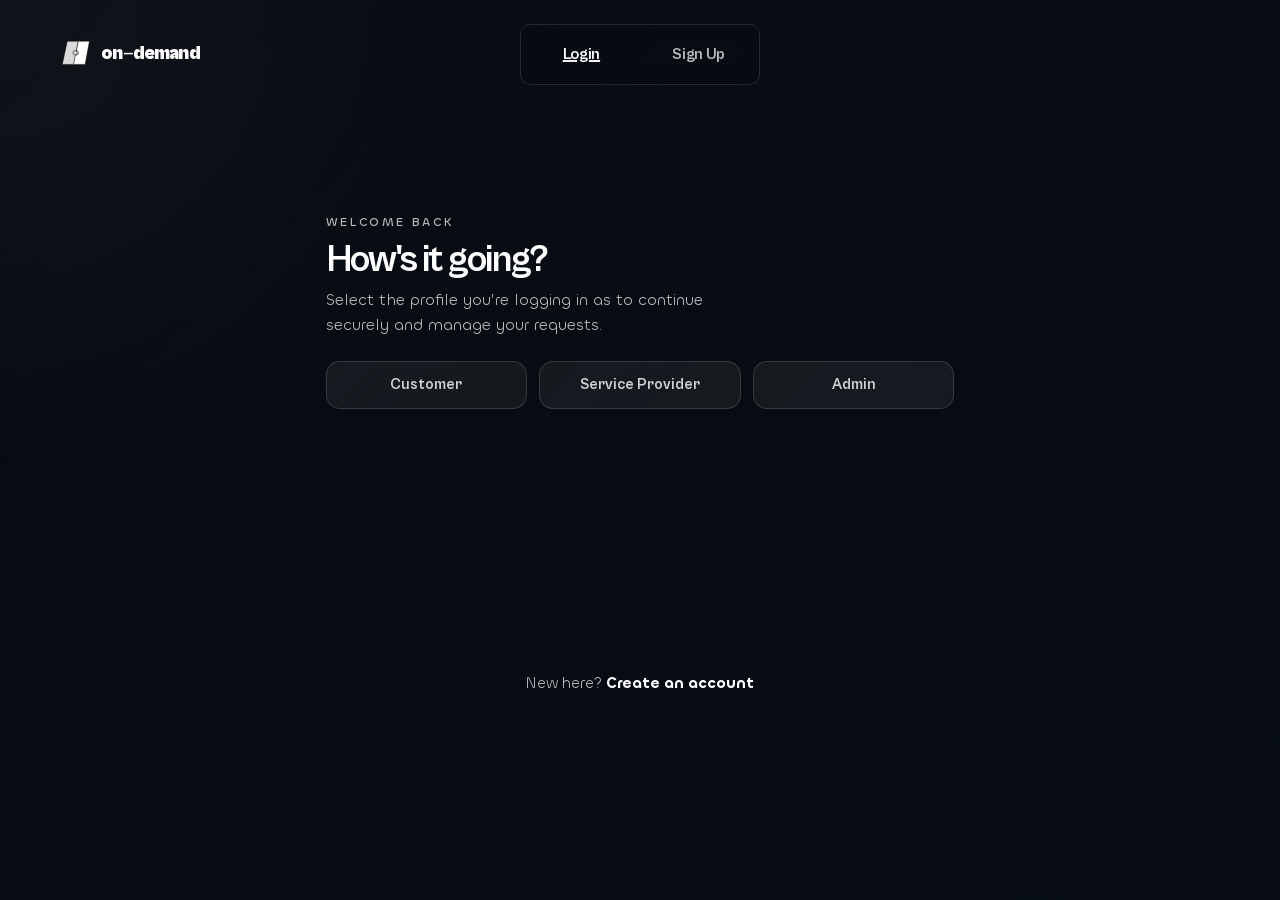
==== login.html @ b8258599 "added auth forms" ====
<!DOCTYPE html>
<html lang="en">
<head>
  <meta charset="UTF-8">
  <meta name="viewport" content="width=device-width, initial-scale=1.0">
  <title>On-Demand — Login</title>
  <meta name="description" content="Log in to On-Demand and continue your service journey securely.">
  <link rel="icon" type="image/svg+xml" href="assets/brand-mark.svg">
  <link rel="apple-touch-icon" href="assets/brand-mark.svg">
  <link rel="stylesheet" href="css/base.css">
  <link rel="stylesheet" href="css/login.css">
</head>
<body class="auth-page">
  <video class="auth-video" autoplay muted loop playsinline poster="https://www.pexels.com/download/video/8293017/">
    <source src="https://www.pexels.com/download/video/8293017/" type="video/mp4">
  </video>
  <div class="auth-backdrop" aria-hidden="true"></div>

  <header class="auth-header">
    <div class="auth-brand">
      <a href="index.html" class="brand" aria-label="Back to home">
        <span class="brand-mark" aria-hidden="true"><img src="assets/brand-mark.svg" alt="On-Demand brand mark"></span>
        <span class="logo-word">on<span>—</span>demand</span>
      </a>
    </div>

    <nav class="auth-switch" aria-label="Authentication navigation">
      <a href="login.html" class="active">Login</a>
      <a href="signup.html">Sign Up</a>
    </nav>
  </header>

  <main class="auth-shell">
    <section class="auth-card" aria-live="polite">
      <div class="card-top">
        <p class="label">Welcome back</p>
        <h1>How's it going?</h1>
        <p class="subtitle"><bold>Select the profile you’re logging in as to continue securely and manage your requests.</bold></p>
      </div>

      <div class="category-picker" role="tablist" aria-label="Choose account type">
        <button type="button" class="category-btn" data-target="customer-login" aria-selected="false">Customer</button>
        <button type="button" class="category-btn" data-target="provider-login" aria-selected="false">Service Provider</button>
        <button type="button" class="category-btn" data-target="admin-login" aria-selected="false">Admin</button>
      </div>

      <div class="auth-forms">
        <form id="customer-login" class="auth-form" novalidate>
          <div class="form-grid">
            <div class="form-row">
              <input class="form-field" type="email" name="customerEmail" placeholder="Email address" aria-label="Customer email">
            </div>
            <div class="form-row password-row">
              <input id="customer-login-password" class="form-field" type="password" name="customerPassword" placeholder="Password" aria-label="Customer password">
              <button type="button" class="toggle-password" data-target="customer-login-password" aria-label="Show password" aria-pressed="false">
                <svg class="icon-eye-open" viewBox="0 0 24 24" aria-hidden="true"><path d="M2 12s3.5-6 10-6 10 6 10 6-3.5 6-10 6S2 12 2 12Z"/><circle cx="12" cy="12" r="3"/></svg>
                <svg class="icon-eye-closed" viewBox="0 0 24 24" aria-hidden="true"><path d="M3 3l18 18"/><path d="M10.6 10.6A2 2 0 0 0 13.4 13.4"/><path d="M9.3 5.8A12.2 12.2 0 0 1 12 5c6.5 0 10 7 10 7a18.3 18.3 0 0 1-4.6 5.8"/><path d="M6.5 6.9A17.8 17.8 0 0 0 2 12s3.5 7 10 7a11.2 11.2 0 0 0 5.5-1.5"/></svg>
              </button>
            </div>
            <div class="form-actions">
              <button type="submit" class="btn btn-light">Login</button>
              <a href="#" class="auth-link">Forgot password?</a>
            </div>
          </div>
        </form>

        <form id="provider-login" class="auth-form" novalidate>
          <div class="form-grid">
            <div class="form-row">
              <input class="form-field" type="text" name="providerID" placeholder="Enter Service Provider ID" aria-label="Service provider ID">
            </div>
            <div class="form-row password-row">
              <input id="provider-login-password" class="form-field" type="password" name="providerPassword" placeholder="Password" aria-label="Service provider password">
              <button type="button" class="toggle-password" data-target="provider-login-password" aria-label="Show password" aria-pressed="false">
                <svg class="icon-eye-open" viewBox="0 0 24 24" aria-hidden="true"><path d="M2 12s3.5-6 10-6 10 6 10 6-3.5 6-10 6S2 12 2 12Z"/><circle cx="12" cy="12" r="3"/></svg>
                <svg class="icon-eye-closed" viewBox="0 0 24 24" aria-hidden="true"><path d="M3 3l18 18"/><path d="M10.6 10.6A2 2 0 0 0 13.4 13.4"/><path d="M9.3 5.8A12.2 12.2 0 0 1 12 5c6.5 0 10 7 10 7a18.3 18.3 0 0 1-4.6 5.8"/><path d="M6.5 6.9A17.8 17.8 0 0 0 2 12s3.5 7 10 7a11.2 11.2 0 0 0 5.5-1.5"/></svg>
              </button>
            </div>
            <div class="form-actions">
              <button type="submit" class="btn btn-light">Login</button>
              <a href="#" class="auth-link">Forgot password?</a>
            </div>
          </div>
        </form>

        <form id="admin-login" class="auth-form" novalidate>
          <div class="form-grid">
            <div class="form-row">
              <input class="form-field" type="email" name="adminEmail" placeholder="Admin email" aria-label="Admin email">
            </div>
            <div class="form-row password-row">
              <input id="admin-login-password" class="form-field" type="password" name="adminPassword" placeholder="Password" aria-label="Admin password">
              <button type="button" class="toggle-password" data-target="admin-login-password" aria-label="Show password" aria-pressed="false">
                <svg class="icon-eye-open" viewBox="0 0 24 24" aria-hidden="true"><path d="M2 12s3.5-6 10-6 10 6 10 6-3.5 6-10 6S2 12 2 12Z"/><circle cx="12" cy="12" r="3"/></svg>
                <svg class="icon-eye-closed" viewBox="0 0 24 24" aria-hidden="true"><path d="M3 3l18 18"/><path d="M10.6 10.6A2 2 0 0 0 13.4 13.4"/><path d="M9.3 5.8A12.2 12.2 0 0 1 12 5c6.5 0 10 7 10 7a18.3 18.3 0 0 1-4.6 5.8"/><path d="M6.5 6.9A17.8 17.8 0 0 0 2 12s3.5 7 10 7a11.2 11.2 0 0 0 5.5-1.5"/></svg>
              </button>
            </div>
            <div class="form-actions">
              <button type="submit" class="btn btn-light">Login</button>
              <a href="#" class="auth-link">Forgot password?</a>
            </div>
          </div>
        </form>
      </div>

      <p class="auth-footer">New here? <a href="signup.html">Create an account</a></p>
    </section>
  </main>

  <script src="js/auth.js"></script>
</body>
</html>
---- css/base.css ----
/* ---------- Fonts ---------- */
@font-face {
  font-family: 'Chillax';
  src: url('../assets/fonts/Chillax/Chillax-Regular.woff2') format('woff2');
  font-weight: 400;
  font-display: swap;
}
@font-face {
  font-family: 'Chillax';
  src: url('../assets/fonts/Chillax/Chillax-Medium.woff2') format('woff2');
  font-weight: 500;
  font-display: swap;
}
@font-face {
  font-family: 'Chillax';
  src: url('../assets/fonts/Chillax/Chillax-Semibold.woff2') format('woff2');
  font-weight: 600;
  font-display: swap;
}
@font-face {
  font-family: 'Chillax';
  src: url('../assets/fonts/Chillax/Chillax-Bold.woff2') format('woff2');
  font-weight: 700;
  font-display: swap;
}
@font-face {
  font-family: 'Cabinet Grotesk';
  src: url('../assets/fonts/CabinetGrotesk/CabinetGrotesk-Regular.woff2') format('woff2');
  font-weight: 400;
  font-display: swap;
}
@font-face {
  font-family: 'Cabinet Grotesk';
  src: url('../assets/fonts/CabinetGrotesk/CabinetGrotesk-Medium.woff2') format('woff2');
  font-weight: 500;
  font-display: swap;
}
@font-face {
  font-family: 'Cabinet Grotesk';
  src: url('../assets/fonts/CabinetGrotesk/CabinetGrotesk-Bold.woff2') format('woff2');
  font-weight: 700;
  font-display: swap;
}
@font-face {
  font-family: 'Cabinet Grotesk';
  src: url('../assets/fonts/CabinetGrotesk/CabinetGrotesk-Black.woff2') format('woff2');
  font-weight: 800;
  font-display: swap;
}

/* ---------- Reset & variables ---------- */
*, *::before, *::after { margin: 0; padding: 0; box-sizing: border-box; }

:root {
  --black: #0a0a0a;
  --white: #ffffff;
  --off:   #f5f5f3;
  --gray:  #6f6f6f;
  --line:  #e4e4e1;
  --font-head: 'Cabinet Grotesk', sans-serif;
  --font-body: 'Chillax', sans-serif;
}

html { scroll-behavior: smooth; }

body {
  font-family: var(--font-body);
  font-weight: 400;
  color: var(--black);
  background: var(--white);
  line-height: 1.6;
  -webkit-font-smoothing: antialiased;
}

img, video { display: block; max-width: 100%; }
a { color: inherit; text-decoration: none; }
button { font-family: inherit; cursor: pointer; }

h1, h2, h3 { font-family: var(--font-head); font-weight: 700; line-height: 1.05; letter-spacing: -0.02em; }

.container { width: min(1180px, 92%); margin: 0 auto; }

.label {
  font-family: var(--font-body);
  font-size: 0.75rem;
  font-weight: 500;
  text-transform: uppercase;
  letter-spacing: 0.22em;
  margin-bottom: 1.2rem;
}

/* ---------- Buttons ---------- */
.btn {
  display: inline-block;
  font-family: var(--font-head);
  font-weight: 600;
  font-size: 0.95rem;
  padding: 0.85rem 1.9rem;
  border-radius: 100px;
  border: 1px solid transparent;
  transition: all .25s ease;
}
.btn-light { background: var(--white); color: var(--black); }
.btn-light:hover { background: transparent; color: var(--white); border-color: var(--white); }
.btn-dark  { background: var(--black); color: var(--white); }
.btn-dark:hover  { background: transparent; color: var(--black); border-color: var(--black); }
.btn-ghost { background: transparent; color: var(--white); border-color: rgba(255,255,255,.5); }
.btn-ghost:hover { border-color: var(--white); }
.btn-big   { padding: 1.1rem 2.6rem; font-size: 1.1rem; }

/* ---------- Header ---------- */
.header {
  position: fixed;
  top: 0; left: 0; right: 0;
  z-index: 100;
  padding: 1.1rem 0;
  transition: all .3s ease;
}
.header.scrolled {
  background: rgba(10,10,10,.85);
  backdrop-filter: blur(14px);
  -webkit-backdrop-filter: blur(14px);
  padding: 0.7rem 0;
}
.nav-wrap {
  display: flex;
  align-items: center;
  justify-content: space-between;
  position: relative;
}

.logo {
  display: inline-flex;
  align-items: center;
  gap: 0.7rem;
  font-family: var(--font-head);
  font-weight: 800;
  font-size: 1.35rem;
  color: var(--white);
  letter-spacing: -0.02em;
  position: relative;
  z-index: 110;
}
.logo-word { display: inline-flex; align-items: center; }
.logo-word span { font-weight: 400; }
.brand-mark {
  display: inline-flex;
  width: 26px;
  height: 26px;
  flex-shrink: 0;
  overflow: hidden;
}
.brand-mark img {
  width: 100%;
  height: 100%;
  display: block;
}

.nav { display: flex; align-items: center; gap: 2rem; }
.nav-link {
  color: rgba(255,255,255,.85);
  font-size: 0.95rem;
  font-weight: 500;
  transition: color .2s;
}
.nav-link:hover { color: var(--white); }
.nav-cta { margin-left: 0.5rem; }

/* ---------- Hamburger / X button (mobile) ---------- */
.menu-btn {
  display: none;
  flex-direction: column;
  justify-content: center;
  gap: 6px;
  width: 44px; height: 44px;
  background: transparent;
  border: none;
  position: relative;
  z-index: 110;
}
.menu-btn span {
  display: block;
  width: 26px; height: 2px;
  background: var(--white);
  margin: 0 auto;
  transition: transform .3s ease, opacity .3s ease;
}
/* X state */
body.nav-open .menu-btn span:first-child  { transform: translateY(4px) rotate(45deg); }
body.nav-open .menu-btn span:last-child   { transform: translateY(-4px) rotate(-45deg); }

@media (max-width: 820px) {
  .menu-btn { display: flex; }

  .nav {
    position: absolute;
    top: calc(100% + 0.5rem);
    left: 0;
    right: 0;
    max-height: calc(100vh - 110px);
    background: rgba(10,10,10,.98);
    flex-direction: column;
    justify-content: flex-start;
    gap: 2.2rem;
    padding: 2rem 1.25rem 2.5rem;
    overflow-y: auto;
    transform: translateY(-120%);
    opacity: 0;
    pointer-events: none;
    transition: transform .4s cubic-bezier(.7,0,.3,1), opacity .2s ease;
    box-shadow: 0 14px 24px rgba(0,0,0,.2);
    z-index: 90;
  }
  .header.scrolled .nav { top: calc(100% + 0.2rem); }
  body.nav-open .nav {
    transform: translateY(0);
    opacity: 1;
    pointer-events: auto;
  }

  .nav-link { font-family: var(--font-head); font-size: 1.9rem; font-weight: 700; color: var(--white); }
  .nav-cta { margin: 1rem 0 0; font-size: 1.1rem; }
}

/* ---------- Footer ---------- */
.footer { background: var(--black); color: var(--white); padding: 4.5rem 0 2rem; }
.footer-grid {
  display: grid;
  grid-template-columns: 2fr 1fr 1fr;
  gap: 2.5rem;
  padding-bottom: 3rem;
  border-bottom: 1px solid rgba(255,255,255,.15);
}
.footer-tag { color: rgba(255,255,255,.55); margin-top: 0.8rem; max-width: 280px; }
.footer-links { display: flex; flex-direction: column; gap: 0.7rem; }
.footer-links a { color: rgba(255,255,255,.65); font-size: 0.95rem; }
.footer-links a:hover { color: var(--white); }
.footer-bottom {
  display: flex; justify-content: space-between; flex-wrap: wrap; gap: .5rem;
  padding-top: 1.5rem;
  font-size: 0.85rem;
  color: rgba(255,255,255,.45);
}
.footer-bottom a:hover { color: var(--white); }

@media (max-width: 720px) {
  .footer-grid { grid-template-columns: 1fr; }
}

/* ---------- Scroll reveal ---------- */
.reveal { opacity: 0; transform: translateY(28px); transition: opacity .7s ease, transform .7s ease; }
.reveal.visible { opacity: 1; transform: none; }
@media (prefers-reduced-motion: reduce) {
  .reveal { opacity: 1; transform: none; transition: none; }
}
---- css/login.css ----
:root {
  --auth-bg: rgba(8, 10, 16, 0.3);
  --auth-edge: rgba(255, 255, 255, 0.18);
  --auth-soft: rgba(255, 255, 255, 0.06);
  --auth-strong: rgba(255, 255, 255, 0.12);
  --text-soft: rgba(255, 255, 255, 0.72);
  --text-faint: rgba(255, 255, 255, 0.5);
  --shadow-soft: 0 24px 80px rgba(0, 0, 0, 0.42);
}

body.auth-page {
  min-height: 100vh;
  background: #081018;
  color: #fff;
  position: relative;
  overflow-x: hidden;
}

.auth-video {
  position: fixed;
  inset: 0;
  width: 100%;
  height: 100%;
  object-fit: cover;
  filter: saturate(0.85) brightness(0.45) contrast(1.1);
  z-index: 0;
}

.auth-backdrop {
  position: fixed;
  inset: 0;
  background:
    linear-gradient(135deg, rgba(8, 10, 16, 0.7), rgba(8, 10, 16, 0.25)),
    radial-gradient(circle at top left, rgba(255, 255, 255, 0.12), transparent 30%),
    rgba(8, 10, 16, 0.16);
  z-index: 1;
}

.auth-header {
  position: relative;
  z-index: 2;
  max-width: 1220px;
  margin: 0 auto;
  padding: 1.3rem 2rem 0;
  display: flex;
  align-items: center;
  justify-content: space-between;
  gap: 1rem;
}

.auth-brand {
  display: inline-flex;
  align-items: center;
}

.auth-header {
  display: grid;
  grid-template-columns: 1fr auto 1fr;
  align-items: center;
  width: min(100%, 1220px);
}

.auth-brand {
  justify-self: start;
}

.brand {
  display: inline-flex;
  align-items: center;
  gap: 0.7rem;
  font-weight: 800;
  font-size: 1.3rem;
  letter-spacing: -0.04em;
  color: #fff;
}

.brand-mark {
  display: inline-flex;
  width: 28px;
  height: 28px;
  flex-shrink: 0;
}

.brand-mark img {
  width: 100%;
  height: 100%;
  display: block;
}

.logo-word {
  font-family: var(--font-head);
  font-weight: 800;
  font-size: 1.2rem;
}

.logo-word span {
  font-weight: 500;
}

.auth-switch {
  position: relative;
  display: inline-flex;
  align-items: center;
  justify-content: center;
  gap: 0.45rem;
  padding: 0.35rem;
  background: rgba(10, 11, 18, 0.3);
  border: 1px solid rgba(255, 255, 255, 0.12);
  border-radius: 10px;
  backdrop-filter: blur(10px);
  justify-self: center;
  margin-top: 0.2rem;
}

.auth-switch a {
  display: inline-flex;
  align-items: center;
  justify-content: center;
  min-width: 110px;
  padding: 0.7rem 1rem;
  border-radius: 999px;
  font-family: var(--font-head);
  font-weight: 700;
  letter-spacing: -0.02em;
  color: var(--text-soft);
  transition: all 0.2s ease;
}

.auth-switch a.active,
.auth-switch a:hover {
  text-decoration: underline;
  text-decoration-thickness: 1.5px;
  text-decoration-color: whitesmoke;
  color: #fff;
}

.auth-shell {
  position: relative;
  z-index: 2;
  width: min(100%, 1220px);
  min-height: calc(100vh - 130px);
  margin: 0 auto;
  display: grid;
  place-items: center;
  padding: 1.5rem 1.25rem 3.5rem;
}

.auth-card {
  width: min(100%, 680px);
  padding: clamp(1.5rem, 2vw, 2.4rem);
}

.card-top {
  display: grid;
  gap: 0.6rem;
  margin-bottom: 1.4rem;
}

.card-top .label {
  margin: 0;
  color: rgba(255, 255, 255, 0.72);
}

.card-top h1 {
  font-size: clamp(2.2rem, 3vw, 3.4rem);
  letter-spacing: -0.06em;
  line-height: 0.96;
  color: #fff;
}

.subtitle {
  color: var(--text-soft);
  font-size: 0.98rem;
  max-width: 38ch;
}

.category-picker {
  display: grid;
  grid-template-columns: repeat(3, minmax(0, 1fr));
  gap: 0.75rem;
  margin: 1.4rem 0 1.2rem;
}

.category-btn {
  appearance: none;
  border: 1px solid rgba(255, 255, 255, 0.14);
  background: var(--auth-soft);
  color: rgba(255, 255, 255, 0.8);
  border-radius: 14px;
  padding: 0.9rem 0.8rem;
  font-family: var(--font-head);
  font-weight: 700;
  font-size: 0.95rem;
  cursor: pointer;
  transition: all 0.2s ease;
}

.category-btn:hover,
.category-btn:focus-visible {
  border-color: rgba(255, 255, 255, 0.26);
  background: rgba(255, 255, 255, 0.08);
  outline: none;
}

.category-btn.is-selected {
  background: rgba(255, 255, 255, 0.14);
  border-color: rgba(255, 255, 255, 0.26);
  color: #fff;
  box-shadow: inset 0 0 0 1px rgba(255, 255, 255, 0.08);
}

.auth-forms {
  position: relative;
  min-height: 220px;
}

.auth-form,
.form-placeholder {
  display: none;
}

.auth-form.is-visible,
.form-placeholder.is-visible {
  display: block;
  animation: fadeUp 0.25s ease;
}

.form-placeholder {
  min-height: 220px;
  display: flex;
  align-items: center;
  justify-content: center;
  text-align: center;
  padding: 2rem 1rem;
  border-radius: 18px;
  border: 1px dashed rgba(255, 255, 255, 0.18);
  background: rgba(255, 255, 255, 0.02);
  color: var(--text-soft);
}

.form-placeholder strong {
  display: block;
  margin-bottom: 0.2rem;
  color: #fff;
  font-family: var(--font-head);
  font-size: 1.1rem;
}

.form-grid {
  display: grid;
  gap: 1rem;
}

.form-row {
  position: relative;
}

.form-field,
.form-select {
  width: 100%;
  border-radius: 16px;
  border: 1px solid rgba(255, 255, 255, 0.12);
  background: rgba(255, 255, 255, 0.04);
  color: #000;
  padding: 1rem 1.15rem;
  font-size: 1rem;
  transition: border-color 0.2s ease, box-shadow 0.2s ease, background 0.2s ease;
}

.form-select {
  appearance: none;
}
.file-upload {
  display: grid;
  gap: 0.45rem;
}

.file-upload__label {
  color: rgba(255, 255, 255, 0.74);
  font-size: 0.8rem;
  letter-spacing: 0.04em;
  text-transform: uppercase;
}

.file-field {
  padding: 0.85rem 1rem;
}

.file-field::file-selector-button {
  margin-right: 0.9rem;
  border: 1px solid rgba(255, 255, 255, 0.18);
  background: rgba(255, 255, 255, 0.08);
  color: #fff;
  border-radius: 10px;
  padding: 0.7rem 1rem;
  cursor: pointer;
  font-family: var(--font-head);
  font-weight: 700;
}

.file-field::file-selector-button:hover {
  background: rgba(255, 255, 255, 0.12);
}
.form-field::placeholder {
  color: rgba(255, 255, 255, 0.55);
}

.form-field:focus,
.form-select:focus {
  outline: none;
  border-color: rgba(255, 255, 255, 0.35);
  background: rgba(255, 255, 255, 0.06);
  box-shadow: 0 0 0 4px rgba(255, 255, 255, 0.05);
}

.password-row .form-field {
  padding-right: 3.4rem;
}

.toggle-password {
  position: absolute;
  right: 0.9rem;
  top: 50%;
  transform: translateY(-50%);
  width: 2.2rem;
  height: 2.2rem;
  border: none;
  background: transparent;
  color: rgba(255, 255, 255, 0.8);
  display: inline-flex;
  align-items: center;
  justify-content: center;
  cursor: pointer;
}

.toggle-password:hover,
.toggle-password:focus-visible {
  color: #fff;
  outline: none;
}

.toggle-password svg {
  width: 1.2rem;
  height: 1.2rem;
  stroke: currentColor;
  fill: none;
  stroke-width: 1.8;
  stroke-linecap: round;
  stroke-linejoin: round;
}

.toggle-password .icon-eye-closed {
  display: none;
}

.toggle-password.is-visible .icon-eye-open {
  display: none;
}

.toggle-password.is-visible .icon-eye-closed {
  display: block;
}

.form-actions {
  display: flex;
  align-items: center;
  justify-content: space-between;
  gap: 1rem;
  margin-top: 0.8rem;
}

.form-actions .btn {
  flex: 1;
  justify-content: center;
}

.auth-link {
  display: inline-flex;
  align-items: center;
  color: rgba(255, 255, 255, 0.74);
  font-size: 0.88rem;
}

.auth-link:hover {
  color: #fff;
}

.auth-footer {
  margin-top: 1.4rem;
  text-align: center;
  color: var(--text-soft);
  font-size: 0.95rem;
}

.auth-footer a {
  color: #fff;
  font-weight: 600;
}

@keyframes fadeUp {
  from {
    opacity: 0;
    transform: translateY(8px);
  }
  to {
    opacity: 1;
    transform: translateY(0);
  }
}

@media (max-width: 680px) {
  .auth-header {
    padding-left: 1rem;
    padding-right: 1rem;
  }

  .auth-switch {
    gap: 0.2rem;
    padding: 0.25rem;
  }

  .auth-switch a {
    min-width: 94px;
    font-size: 0.85rem;
    padding: 0.65rem 0.8rem;
  }

  .category-picker {
    grid-template-columns: 1fr;
  }

  .form-actions {
    flex-direction: column;
    align-items: stretch;
  }

  .auth-link {
    justify-content: center;
  }
}
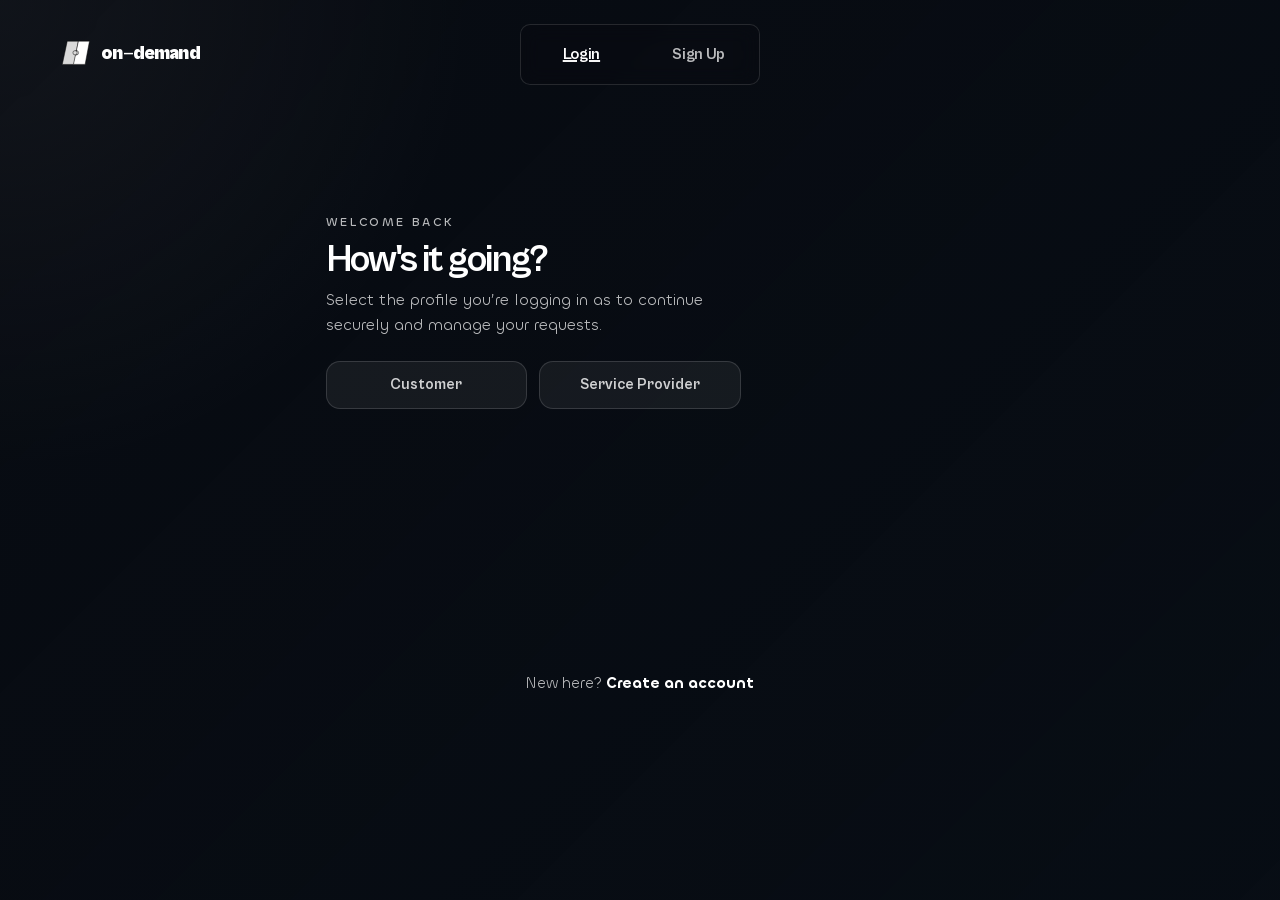
==== commit 3461c90c: "added admin interface. removed admin log in option from main pages" ====
--- a/login.html
+++ b/login.html
@@ -41,7 +41,6 @@
       <div class="category-picker" role="tablist" aria-label="Choose account type">
         <button type="button" class="category-btn" data-target="customer-login" aria-selected="false">Customer</button>
         <button type="button" class="category-btn" data-target="provider-login" aria-selected="false">Service Provider</button>
-        <button type="button" class="category-btn" data-target="admin-login" aria-selected="false">Admin</button>
       </div>
 
       <div class="auth-forms">
@@ -83,24 +82,6 @@
           </div>
         </form>
 
-        <form id="admin-login" class="auth-form" novalidate>
-          <div class="form-grid">
-            <div class="form-row">
-              <input class="form-field" type="email" name="adminEmail" placeholder="Admin email" aria-label="Admin email">
-            </div>
-            <div class="form-row password-row">
-              <input id="admin-login-password" class="form-field" type="password" name="adminPassword" placeholder="Password" aria-label="Admin password">
-              <button type="button" class="toggle-password" data-target="admin-login-password" aria-label="Show password" aria-pressed="false">
-                <svg class="icon-eye-open" viewBox="0 0 24 24" aria-hidden="true"><path d="M2 12s3.5-6 10-6 10 6 10 6-3.5 6-10 6S2 12 2 12Z"/><circle cx="12" cy="12" r="3"/></svg>
-                <svg class="icon-eye-closed" viewBox="0 0 24 24" aria-hidden="true"><path d="M3 3l18 18"/><path d="M10.6 10.6A2 2 0 0 0 13.4 13.4"/><path d="M9.3 5.8A12.2 12.2 0 0 1 12 5c6.5 0 10 7 10 7a18.3 18.3 0 0 1-4.6 5.8"/><path d="M6.5 6.9A17.8 17.8 0 0 0 2 12s3.5 7 10 7a11.2 11.2 0 0 0 5.5-1.5"/></svg>
-              </button>
-            </div>
-            <div class="form-actions">
-              <button type="submit" class="btn btn-light">Login</button>
-              <a href="#" class="auth-link">Forgot password?</a>
-            </div>
-          </div>
-        </form>
       </div>
 
       <p class="auth-footer">New here? <a href="signup.html">Create an account</a></p>
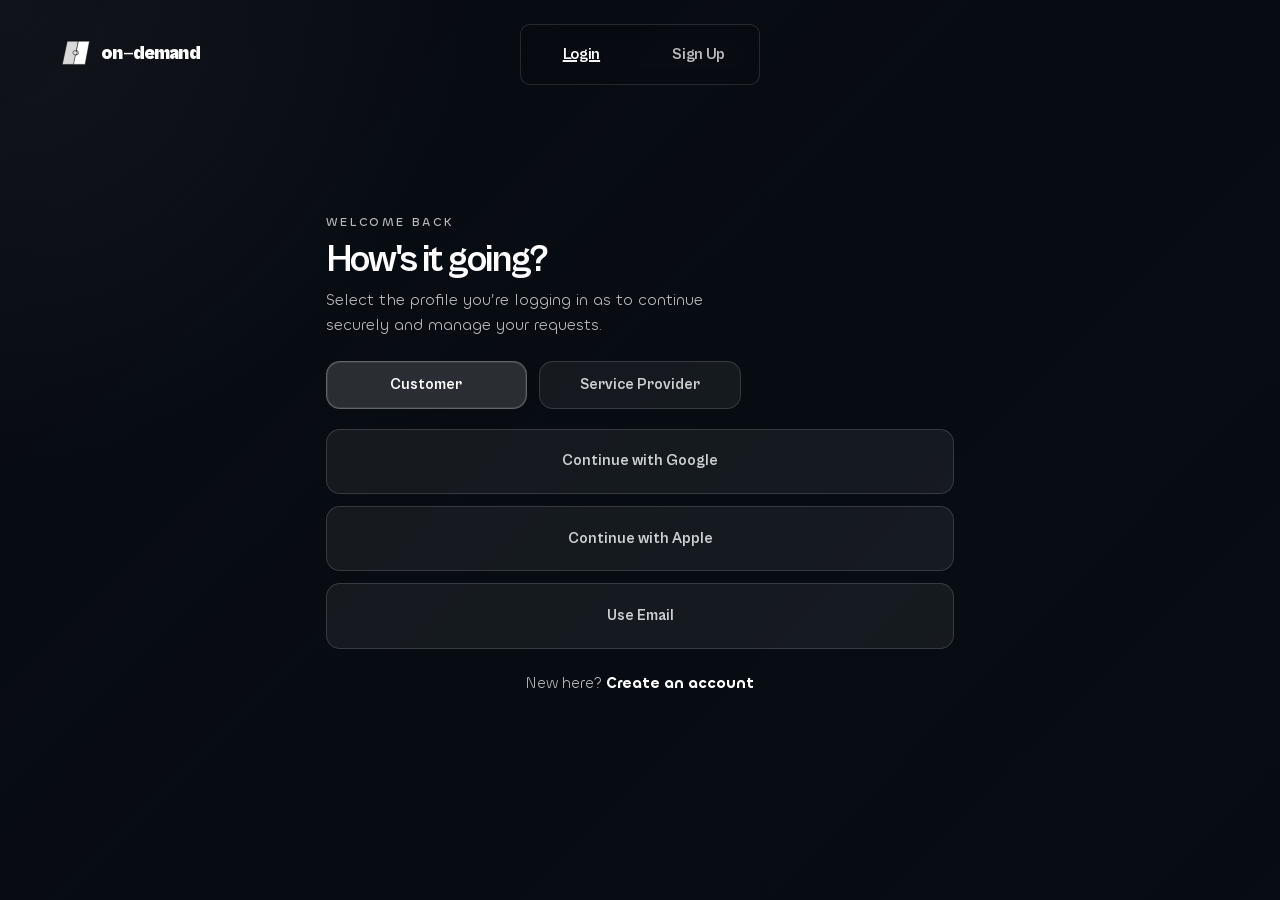
==== commit 12e9ec6c: "fixed up login inconsistencies and fixed log out button issues on admin dashboard" ====
--- a/login.html
+++ b/login.html
@@ -39,50 +39,60 @@
       </div>
 
       <div class="category-picker" role="tablist" aria-label="Choose account type">
-        <button type="button" class="category-btn" data-target="customer-login" aria-selected="false">Customer</button>
-        <button type="button" class="category-btn" data-target="provider-login" aria-selected="false">Service Provider</button>
+        <button type="button" class="btn-select is-selected" data-kind="category" data-role="customer" data-target="customer-options" aria-selected="true">Customer</button>
+        <button type="button" class="btn-select" data-kind="category" data-role="provider" data-target="provider-options" aria-selected="false">Service Provider</button>
       </div>
 
-      <div class="auth-forms">
-        <form id="customer-login" class="auth-form" novalidate>
-          <div class="form-grid">
-            <div class="form-row">
-              <input class="form-field" type="email" name="customerEmail" placeholder="Email address" aria-label="Customer email">
-            </div>
-            <div class="form-row password-row">
-              <input id="customer-login-password" class="form-field" type="password" name="customerPassword" placeholder="Password" aria-label="Customer password">
-              <button type="button" class="toggle-password" data-target="customer-login-password" aria-label="Show password" aria-pressed="false">
-                <svg class="icon-eye-open" viewBox="0 0 24 24" aria-hidden="true"><path d="M2 12s3.5-6 10-6 10 6 10 6-3.5 6-10 6S2 12 2 12Z"/><circle cx="12" cy="12" r="3"/></svg>
-                <svg class="icon-eye-closed" viewBox="0 0 24 24" aria-hidden="true"><path d="M3 3l18 18"/><path d="M10.6 10.6A2 2 0 0 0 13.4 13.4"/><path d="M9.3 5.8A12.2 12.2 0 0 1 12 5c6.5 0 10 7 10 7a18.3 18.3 0 0 1-4.6 5.8"/><path d="M6.5 6.9A17.8 17.8 0 0 0 2 12s3.5 7 10 7a11.2 11.2 0 0 0 5.5-1.5"/></svg>
-              </button>
-            </div>
-            <div class="form-actions">
-              <button type="submit" class="btn btn-light">Login</button>
-              <a href="#" class="auth-link">Forgot password?</a>
-            </div>
+      <div class="auth-options is-visible" data-role="customer" id="customer-options">
+        <button type="button" class="btn-select auth-option" data-kind="option" data-role="customer" data-action="google" aria-selected="false">Continue with Google</button>
+        <button type="button" class="btn-select auth-option" data-kind="option" data-role="customer" data-action="apple" aria-selected="false">Continue with Apple</button>
+        <button type="button" class="btn-select auth-option" data-kind="option" data-role="customer" data-action="email" data-target="customer-login" aria-selected="false">Use Email</button>
+      </div>
+
+      <div class="auth-options" data-role="provider" id="provider-options">
+        <button type="button" class="btn-select auth-option" data-kind="option" data-role="provider" data-action="google" aria-selected="false">Continue with Google</button>
+        <button type="button" class="btn-select auth-option" data-kind="option" data-role="provider" data-action="apple" aria-selected="false">Continue with Apple</button>
+        <button type="button" class="btn-select auth-option" data-kind="option" data-role="provider" data-action="email" data-target="provider-login" aria-selected="false">Use Email</button>
+      </div>
+
+      <form id="customer-login" class="auth-form" data-role="customer" novalidate>
+        <div class="form-grid">
+          <div class="form-row">
+            <input class="form-field" type="email" name="customerEmail" placeholder="Email address" aria-label="Customer email">
           </div>
-        </form>
+          <div class="form-row password-row">
+            <input id="customer-login-password" class="form-field" type="password" name="customerPassword" placeholder="Password" aria-label="Customer password">
+            <button type="button" class="toggle-password" data-target="customer-login-password" aria-label="Show password" aria-pressed="false">
+              <svg class="icon-eye-open" viewBox="0 0 24 24" aria-hidden="true"><path d="M2 12s3.5-6 10-6 10 6 10 6-3.5 6-10 6S2 12 2 12Z"/><circle cx="12" cy="12" r="3"/></svg>
+              <svg class="icon-eye-closed" viewBox="0 0 24 24" aria-hidden="true"><path d="M3 3l18 18"/><path d="M10.6 10.6A2 2 0 0 0 13.4 13.4"/><path d="M9.3 5.8A12.2 12.2 0 0 1 12 5c6.5 0 10 7 10 7a18.3 18.3 0 0 1-4.6 5.8"/><path d="M6.5 6.9A17.8 17.8 0 0 0 2 12s3.5 7 10 7a11.2 11.2 0 0 0 5.5-1.5"/></svg>
+            </button>
+          </div>
+          <div class="form-actions">
+            <button type="submit" class="btn btn-light">Login</button>
+            <a href="#" class="auth-link">Forgot password?</a>
+          </div>
+        </div>
+      </form>
 
-        <form id="provider-login" class="auth-form" novalidate>
-          <div class="form-grid">
-            <div class="form-row">
-              <input class="form-field" type="text" name="providerID" placeholder="Enter Service Provider ID" aria-label="Service provider ID">
-            </div>
-            <div class="form-row password-row">
-              <input id="provider-login-password" class="form-field" type="password" name="providerPassword" placeholder="Password" aria-label="Service provider password">
-              <button type="button" class="toggle-password" data-target="provider-login-password" aria-label="Show password" aria-pressed="false">
-                <svg class="icon-eye-open" viewBox="0 0 24 24" aria-hidden="true"><path d="M2 12s3.5-6 10-6 10 6 10 6-3.5 6-10 6S2 12 2 12Z"/><circle cx="12" cy="12" r="3"/></svg>
-                <svg class="icon-eye-closed" viewBox="0 0 24 24" aria-hidden="true"><path d="M3 3l18 18"/><path d="M10.6 10.6A2 2 0 0 0 13.4 13.4"/><path d="M9.3 5.8A12.2 12.2 0 0 1 12 5c6.5 0 10 7 10 7a18.3 18.3 0 0 1-4.6 5.8"/><path d="M6.5 6.9A17.8 17.8 0 0 0 2 12s3.5 7 10 7a11.2 11.2 0 0 0 5.5-1.5"/></svg>
-              </button>
-            </div>
-            <div class="form-actions">
-              <button type="submit" class="btn btn-light">Login</button>
-              <a href="#" class="auth-link">Forgot password?</a>
-            </div>
+      <form id="provider-login" class="auth-form" data-role="provider" novalidate>
+        <div class="form-grid">
+          <div class="form-row">
+            <input class="form-field" type="text" name="providerID" placeholder="Enter Service Provider ID" aria-label="Service provider ID">
           </div>
-        </form>
+          <div class="form-row password-row">
+            <input id="provider-login-password" class="form-field" type="password" name="providerPassword" placeholder="Password" aria-label="Service provider password">
+            <button type="button" class="toggle-password" data-target="provider-login-password" aria-label="Show password" aria-pressed="false">
+              <svg class="icon-eye-open" viewBox="0 0 24 24" aria-hidden="true"><path d="M2 12s3.5-6 10-6 10 6 10 6-3.5 6-10 6S2 12 2 12Z"/><circle cx="12" cy="12" r="3"/></svg>
+              <svg class="icon-eye-closed" viewBox="0 0 24 24" aria-hidden="true"><path d="M3 3l18 18"/><path d="M10.6 10.6A2 2 0 0 0 13.4 13.4"/><path d="M9.3 5.8A12.2 12.2 0 0 1 12 5c6.5 0 10 7 10 7a18.3 18.3 0 0 1-4.6 5.8"/><path d="M6.5 6.9A17.8 17.8 0 0 0 2 12s3.5 7 10 7a11.2 11.2 0 0 0 5.5-1.5"/></svg>
+            </button>
+          </div>
+          <div class="form-actions">
+            <button type="submit" class="btn btn-light">Login</button>
+            <a href="#" class="auth-link">Forgot password?</a>
+          </div>
+        </div>
+      </form>
 
-      </div>
 
       <p class="auth-footer">New here? <a href="signup.html">Create an account</a></p>
     </section>
--- a/css/login.css
+++ b/css/login.css
@@ -181,7 +181,7 @@
   margin: 1.4rem 0 1.2rem;
 }
 
-.category-btn {
+.btn-select {
   appearance: none;
   border: 1px solid rgba(255, 255, 255, 0.14);
   background: var(--auth-soft);
@@ -195,34 +195,65 @@
   transition: all 0.2s ease;
 }
 
-.category-btn:hover,
-.category-btn:focus-visible {
+.btn-select :hover,
+.btn-select:focus-visible {
   border-color: rgba(255, 255, 255, 0.26);
   background: rgba(255, 255, 255, 0.08);
   outline: none;
 }
 
-.category-btn.is-selected {
+.btn-select.is-selected {
   background: rgba(255, 255, 255, 0.14);
   border-color: rgba(255, 255, 255, 0.26);
   color: #fff;
   box-shadow: inset 0 0 0 1px rgba(255, 255, 255, 0.08);
 }
 
-.auth-forms {
+.auth-options {
   position: relative;
   min-height: 220px;
+  display: none;
+  gap: 0.75rem;
+}
+
+.auth-options.is-visible,
+.form-placeholder.is-visible {
+  display: grid;
+  animation: fadeUp 0.25s ease;
 }
 
 .auth-form,
-.form-placeholder {
+.auth-screen {
   display: none;
 }
 
 .auth-form.is-visible,
-.form-placeholder.is-visible {
+.auth-screen.is-visible {
   display: block;
   animation: fadeUp 0.25s ease;
+}
+
+.auth-screen__panel {
+  display: grid;
+  gap: 0.9rem;
+  min-height: 220px;
+  padding: 1.6rem 1.3rem;
+  border-radius: 18px;
+  border: 1px solid rgba(255, 255, 255, 0.14);
+  background: rgba(255, 255, 255, 0.04);
+  text-align: left;
+}
+
+.auth-screen__panel h2 {
+  margin: 0;
+  font-family: var(--font-head);
+  font-size: clamp(1.8rem, 2vw, 2.4rem);
+  color: #fff;
+  letter-spacing: -0.05em;
+}
+
+.auth-screen__panel .subtitle {
+  max-width: 34ch;
 }
 
 .form-placeholder {
